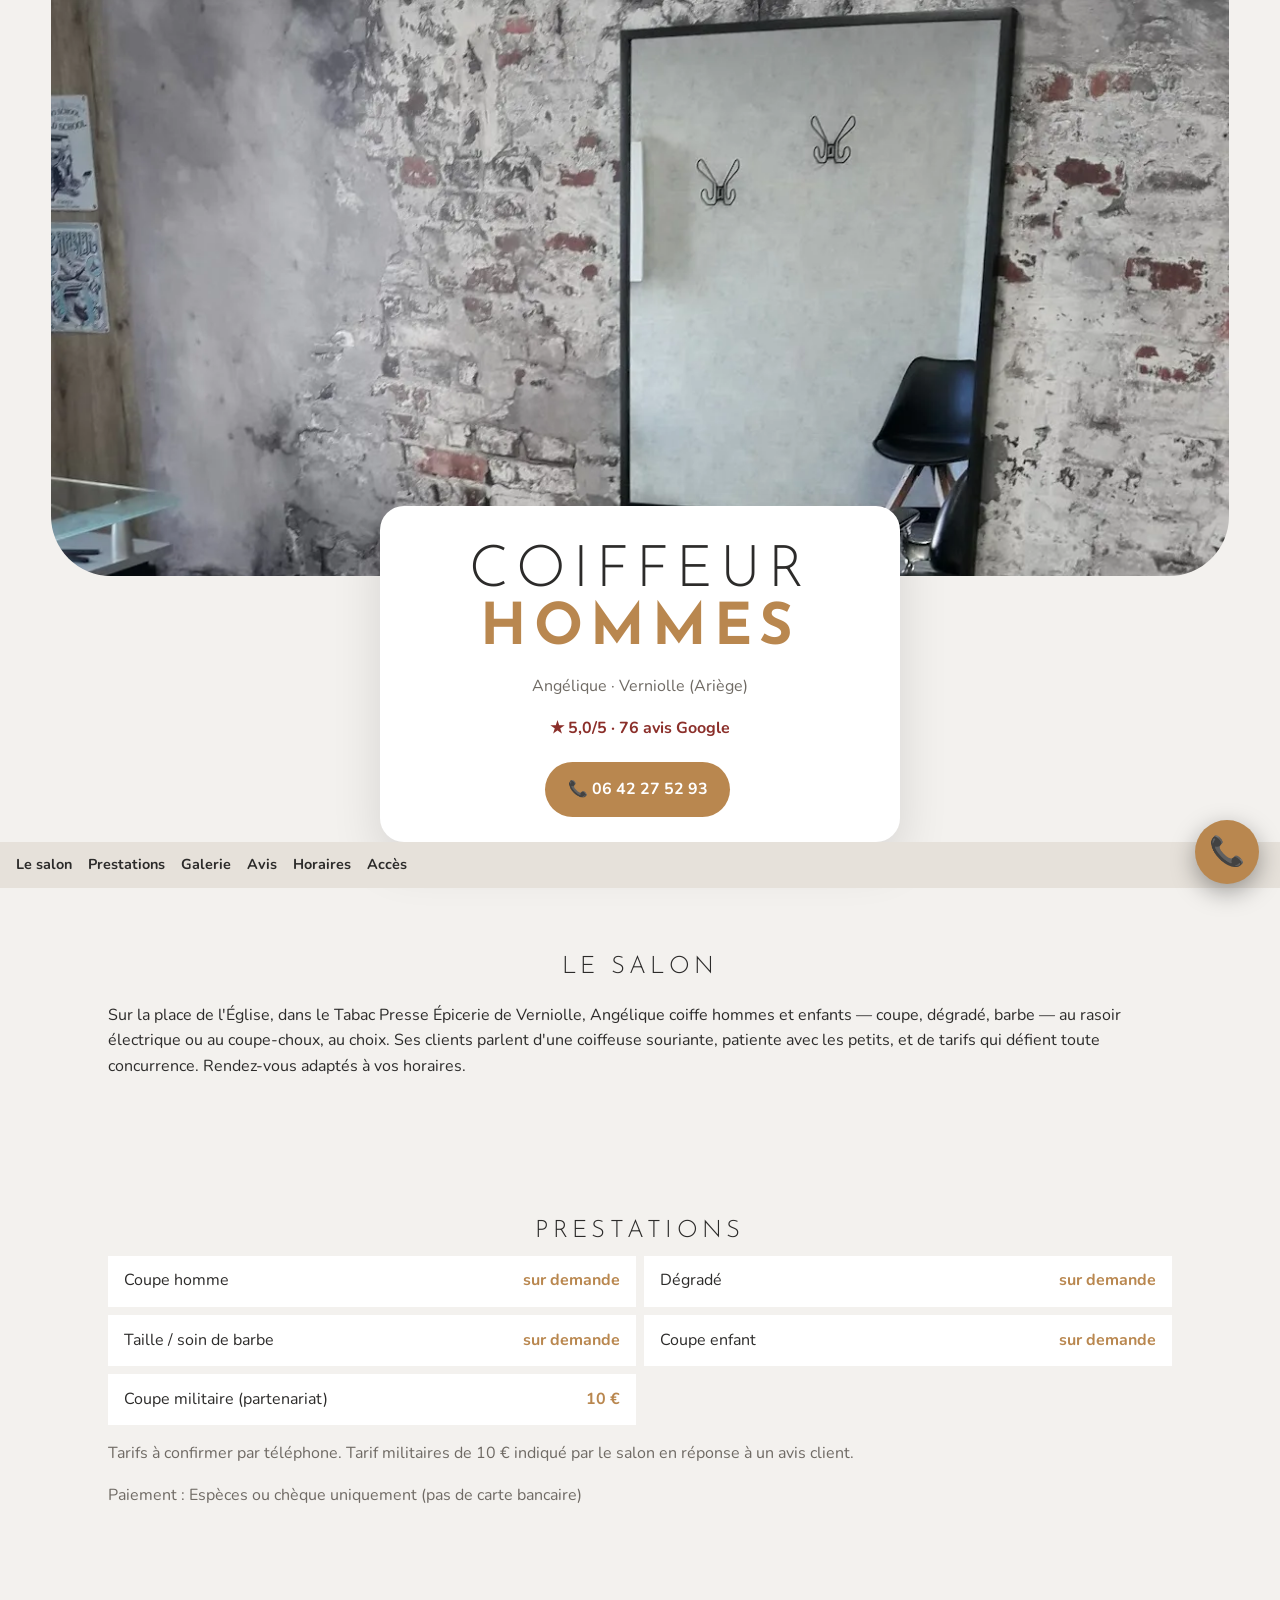
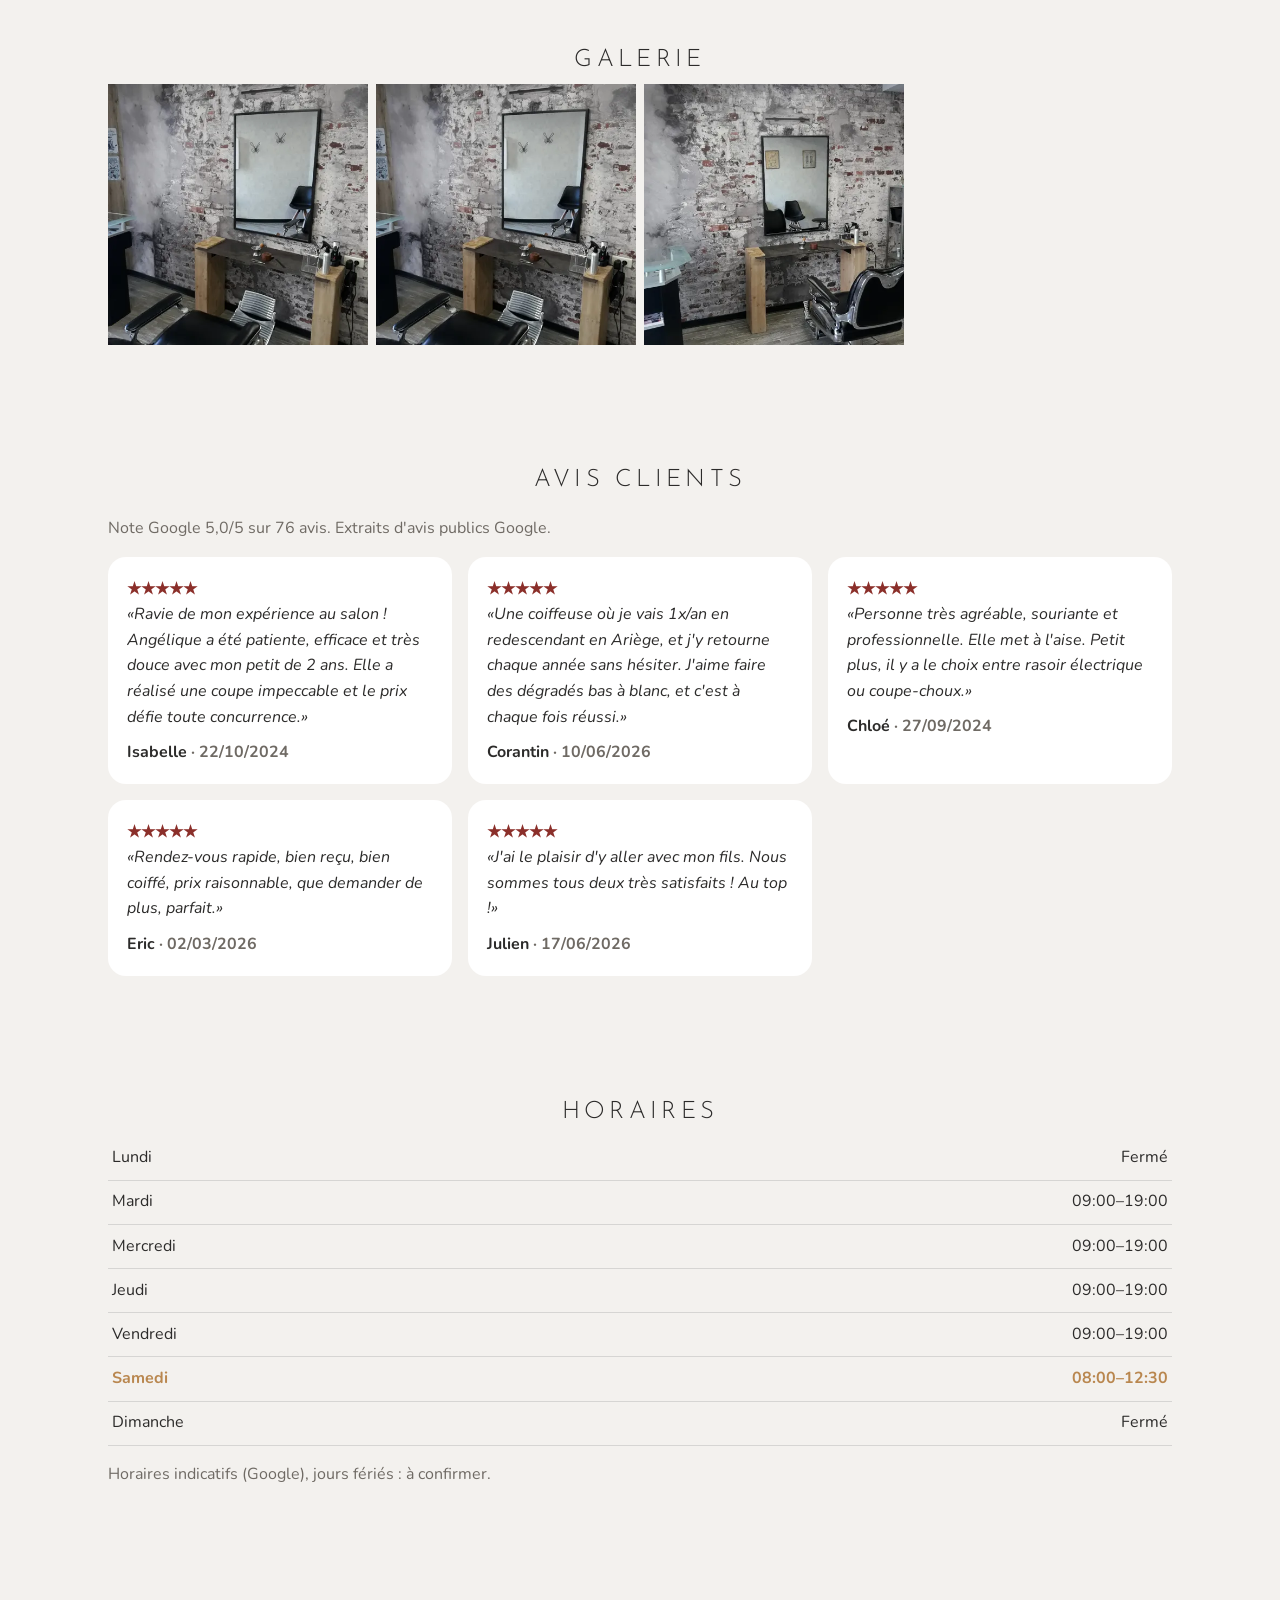
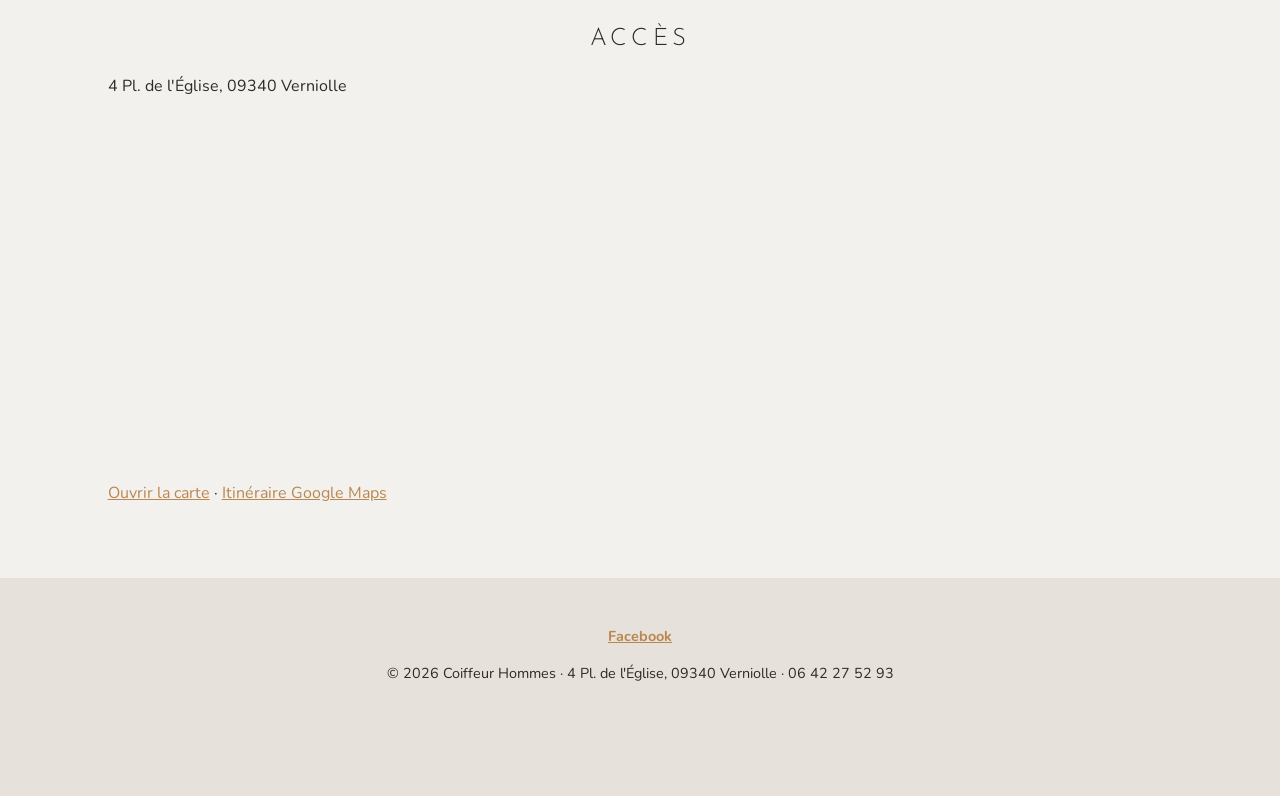
==== index.html @ 19294b86 "Site initial" ====
<!doctype html><html lang="fr"><head><meta charset="utf-8"><meta name="viewport" content="width=device-width,initial-scale=1">
<title>Coiffeur Hommes – Verniolle</title><meta name="description" content="Coiffeur Hommes, Angélique · Verniolle (Ariège). 4 Pl. de l'Église, 09340 Verniolle. Tél. 06 42 27 52 93.">
<link rel="preconnect" href="https://fonts.googleapis.com"><link href="https://fonts.googleapis.com/css2?family=Josefin+Sans:wght@300;600;700&family=Nunito:wght@400;700&display=swap" rel="stylesheet">
<link rel="stylesheet" href="assets/style.css?v=1792700241"></head><body>
<header class="hero" id="top"><div class="bgimg"></div><div class="inner"><h1 id="h-name"></h1><p class="tag" id="h-tag"></p><p><span class="stars" id="h-rating"></span></p>
<a class="btn" id="h-call" href="#">📞 Appeler</a><a class="btn ghost" id="h-book" href="#" target="_blank" rel="noopener">Réserver en ligne</a></div></header>
<nav><a href="#about">Le salon</a><a href="#services">Prestations</a><a href="#gallery">Galerie</a><a href="#reviews">Avis</a><a href="#hours">Horaires</a><a href="#map">Accès</a></nav>
<section id="about"><h2>Le salon</h2><p id="about-t"></p></section>
<section id="services"><h2>Prestations</h2><div class="services" id="svc"></div><p class="mut" id="svc-note"></p><p class="mut" id="pay"></p></section>
<section id="gallery"><h2>Galerie</h2><div class="gallery" id="gal"></div></section>
<section id="reviews"><h2>Avis clients</h2><p class="mut" id="rev-sum"></p><div class="revs" id="revs"></div></section>
<section id="hours"><h2>Horaires</h2><table id="hrs"></table><p class="mut">Horaires indicatifs (Google), jours fériés : à confirmer.</p></section>
<section id="map"><h2>Accès</h2><p id="addr"></p><iframe loading="lazy" id="osm" title="Carte"></iframe><p><a id="osml" target="_blank" rel="noopener">Ouvrir la carte</a> · <a id="gmaps" target="_blank" rel="noopener">Itinéraire Google Maps</a></p></section>
<footer><p class="soc" id="soc"></p><p id="foot"></p></footer>
<a class="btn callfab" id="fab" href="#" aria-label="Appeler">📞</a>
<div id="lb"><button class="x" aria-label="Fermer">×</button><button class="p" aria-label="Précédente">‹</button><img alt=""><button class="n" aria-label="Suivante">›</button></div>
<script src="assets/app.js?v=1792700241"></script></body></html>
---- assets/style.css ----
:root{--fh:'Josefin Sans',sans-serif;--fb:'Nunito',sans-serif}
*{box-sizing:border-box}html{scroll-behavior:smooth}body{margin:0;background:var(--bg);color:var(--fg);font:16px/1.6 var(--fb)}
h1,h2,h3{font-family:var(--fh);margin:.2em 0}a{color:var(--acc)}img{max-width:100%;display:block}
.hero{position:relative;min-height:88vh;display:flex;align-items:flex-end;color:#fff;padding:0}.hero .inner{position:relative;padding:1.5rem;margin:0 1rem 3rem}
.hero h1{font-size:clamp(2.4rem,10vw,5rem);line-height:1}.stars{color:var(--acc2,#f5c04a);font-weight:700}
nav{position:sticky;top:0;z-index:20;display:flex;gap:1rem;overflow-x:auto;padding:.7rem 1rem;background:var(--bg2);font-weight:700;font-size:.9rem;white-space:nowrap}nav a{text-decoration:none;color:var(--fg)}
section{padding:3.5rem 1.1rem;max-width:1100px;margin:auto}.mut{color:var(--mut)}
.btn{display:inline-block;padding:.9rem 1.4rem;font-weight:700;text-decoration:none;border-radius:10px;margin:.3rem .3rem 0 0}
.btn.ghost{background:transparent;border:2px solid currentColor;color:inherit}
.services{display:grid;gap:.5rem}.svc{display:flex;justify-content:space-between;gap:1rem;padding:.8rem 1rem;background:var(--card)}.svc b{white-space:nowrap;color:var(--acc)}
.gallery{display:grid;grid-template-columns:repeat(2,1fr);gap:.5rem}.gallery img{width:100%;aspect-ratio:1;object-fit:cover;cursor:zoom-in}
@media(min-width:800px){.gallery{grid-template-columns:repeat(4,1fr)}.services{grid-template-columns:1fr 1fr}.revs{grid-template-columns:1fr 1fr 1fr}}
.revs{display:grid;gap:1rem}.card{background:var(--card);padding:1.2rem}.card q{display:block;font-style:italic}.card .who{margin-top:.6rem;font-weight:700}
table{width:100%;border-collapse:collapse}td{padding:.55rem .3rem;border-bottom:1px solid rgba(128,128,128,.25)}td:last-child{text-align:right}tr.today{font-weight:700;color:var(--acc)}
iframe{width:100%;height:340px;border:0}
#lb{position:fixed;inset:0;background:rgba(0,0,0,.92);display:none;align-items:center;justify-content:center;z-index:99}#lb.on{display:flex}#lb img{max-height:90vh;max-width:94vw}
#lb button{position:absolute;background:none;border:0;color:#fff;font-size:2.4rem;cursor:pointer;padding:1rem}#lb .x{top:0;right:0}#lb .p{left:0}#lb .n{right:0}
.callfab{position:fixed;right:1rem;bottom:1rem;z-index:30;width:64px;height:64px;border-radius:50%;display:flex;align-items:center;justify-content:center;font-size:1.8rem;text-decoration:none;box-shadow:0 8px 24px rgba(0,0,0,.35);padding:0}
footer{padding:2rem 1rem 6rem;text-align:center;background:var(--bg2);font-size:.9rem}.soc a{margin:0 .5rem;font-weight:700}
:root{--bg:#f3f1ee;--bg2:#e6e1da;--fg:#2c2b2a;--mut:#6f6a64;--acc:#b9874f;--acc2:#8b2f2a;--card:#fff}
.hero{background:var(--bg);color:var(--fg);flex-direction:column;align-items:stretch;min-height:auto}
.hero .bgimg{position:relative;height:56vh;background:var(--heroimg) center 30%/cover;border-radius:0 0 40px 40px}
.hero .inner{margin:-70px auto 0;background:#fff;border-radius:24px;box-shadow:0 20px 50px rgba(0,0,0,.12);padding:1.6rem;text-align:center;max-width:520px;position:relative}
.hero .inner p{color:var(--mut)}.hero h1{text-transform:uppercase;letter-spacing:.12em;font-weight:300;font-size:clamp(2rem,9vw,3.6rem)}.hero h1 b{font-weight:700;color:var(--acc)}
h2{font-weight:300;text-transform:uppercase;letter-spacing:.18em;text-align:center}.card{border-radius:18px}.btn{background:var(--acc);color:#fff;border-radius:40px}
@media(min-width:900px){.hero .bgimg{height:64vh;margin:0 4vw;border-radius:0 0 60px 60px}}
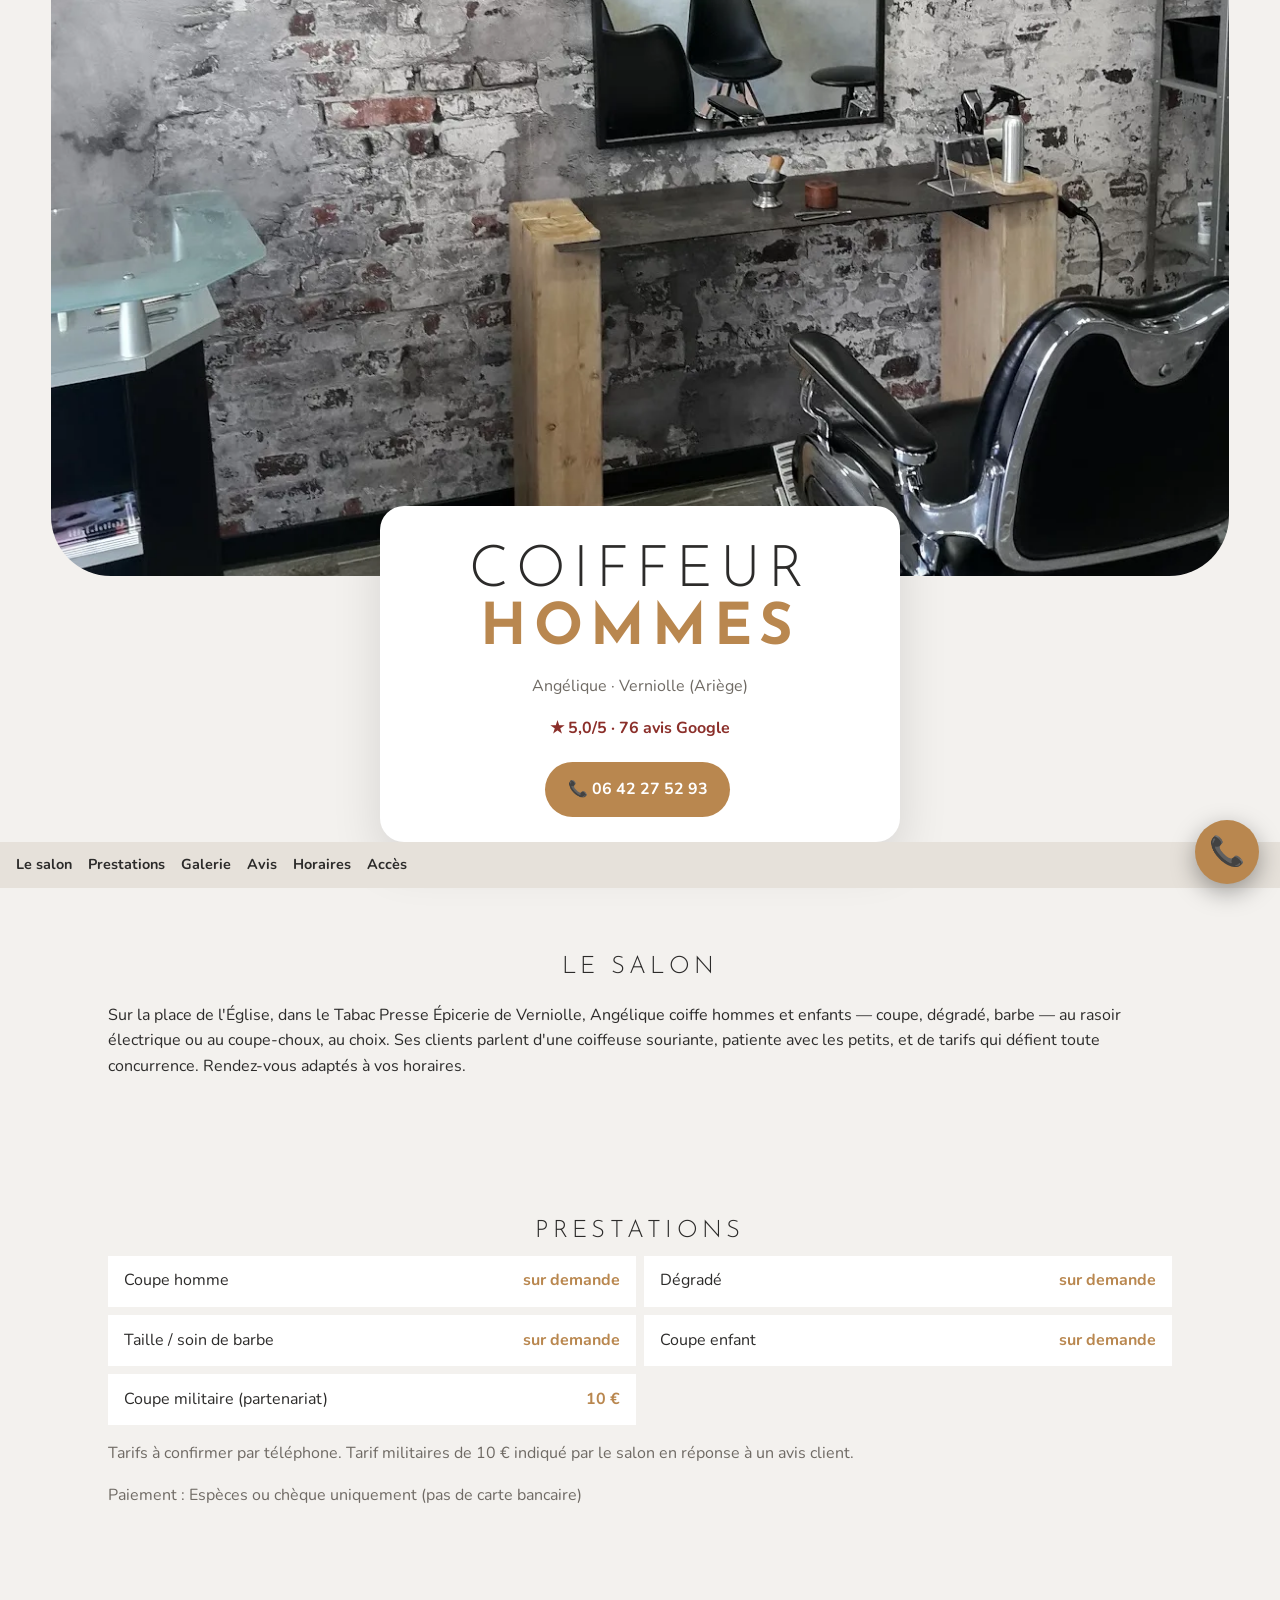
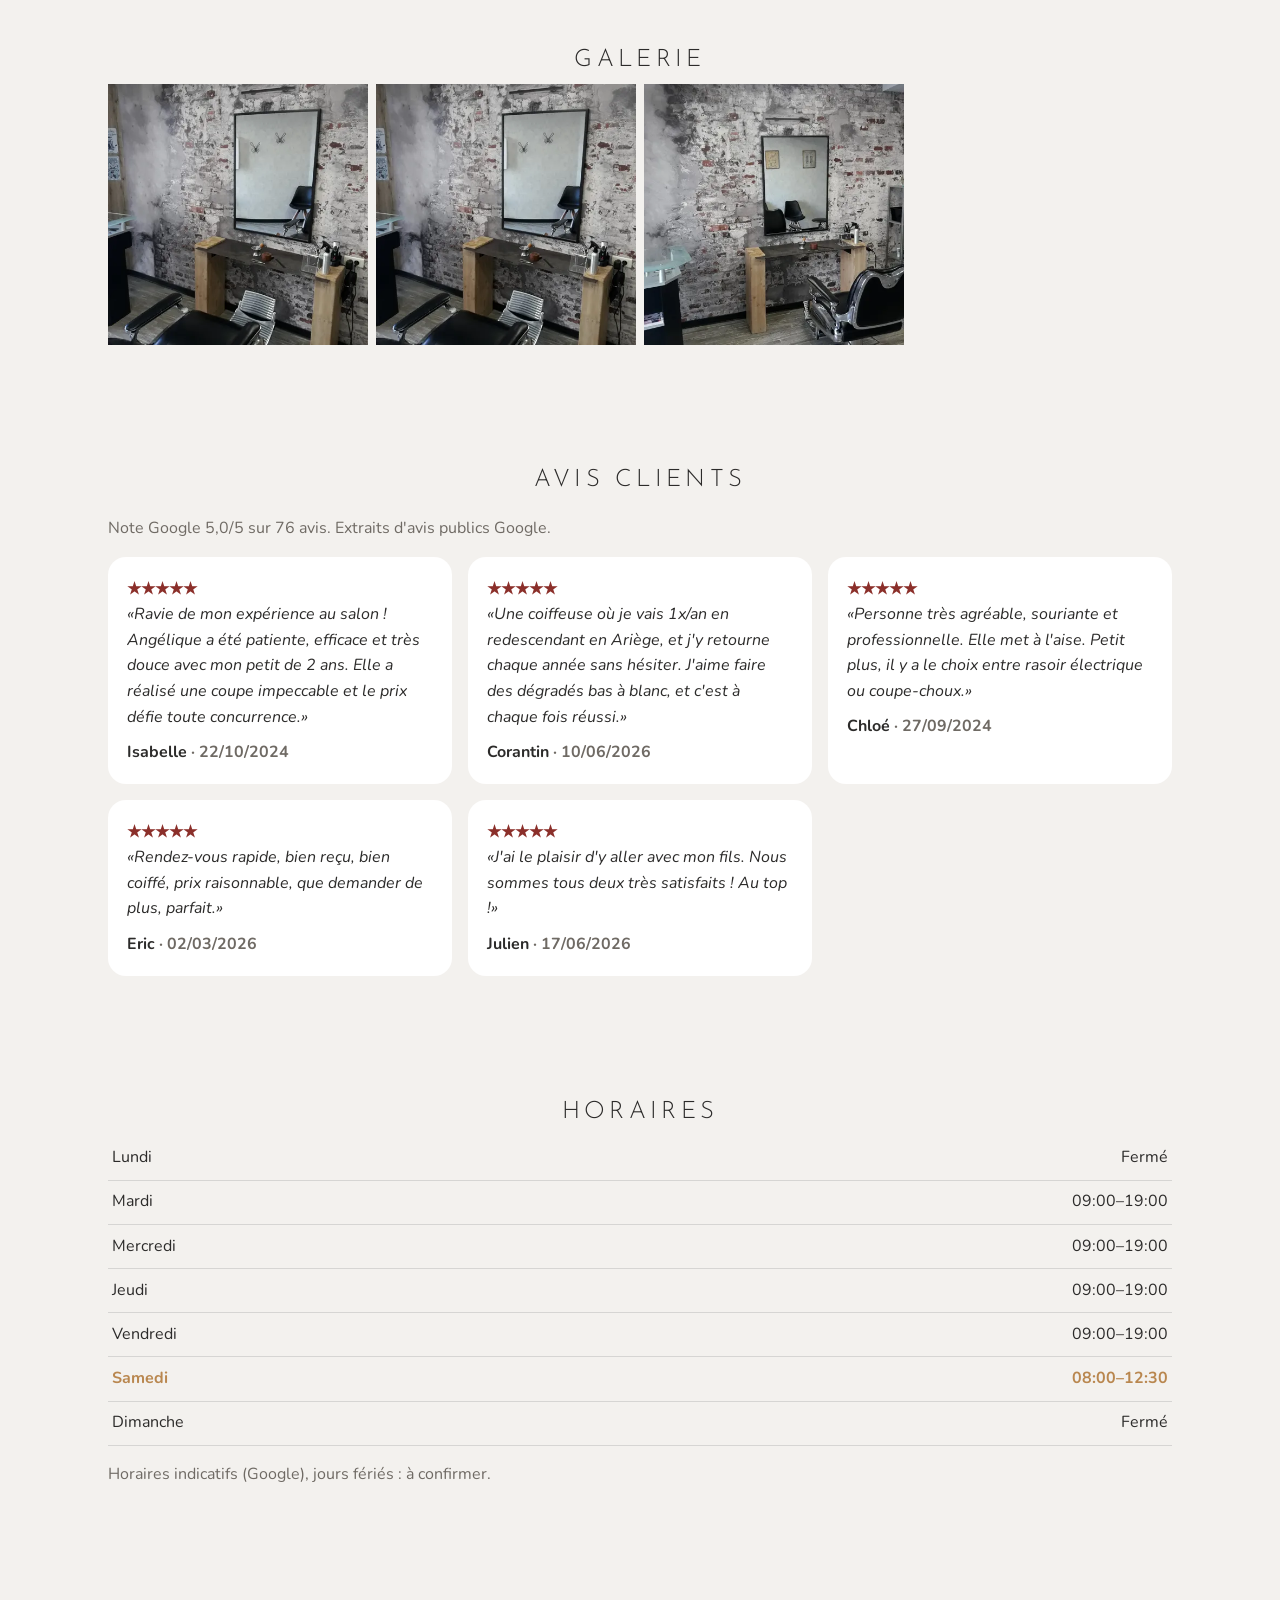
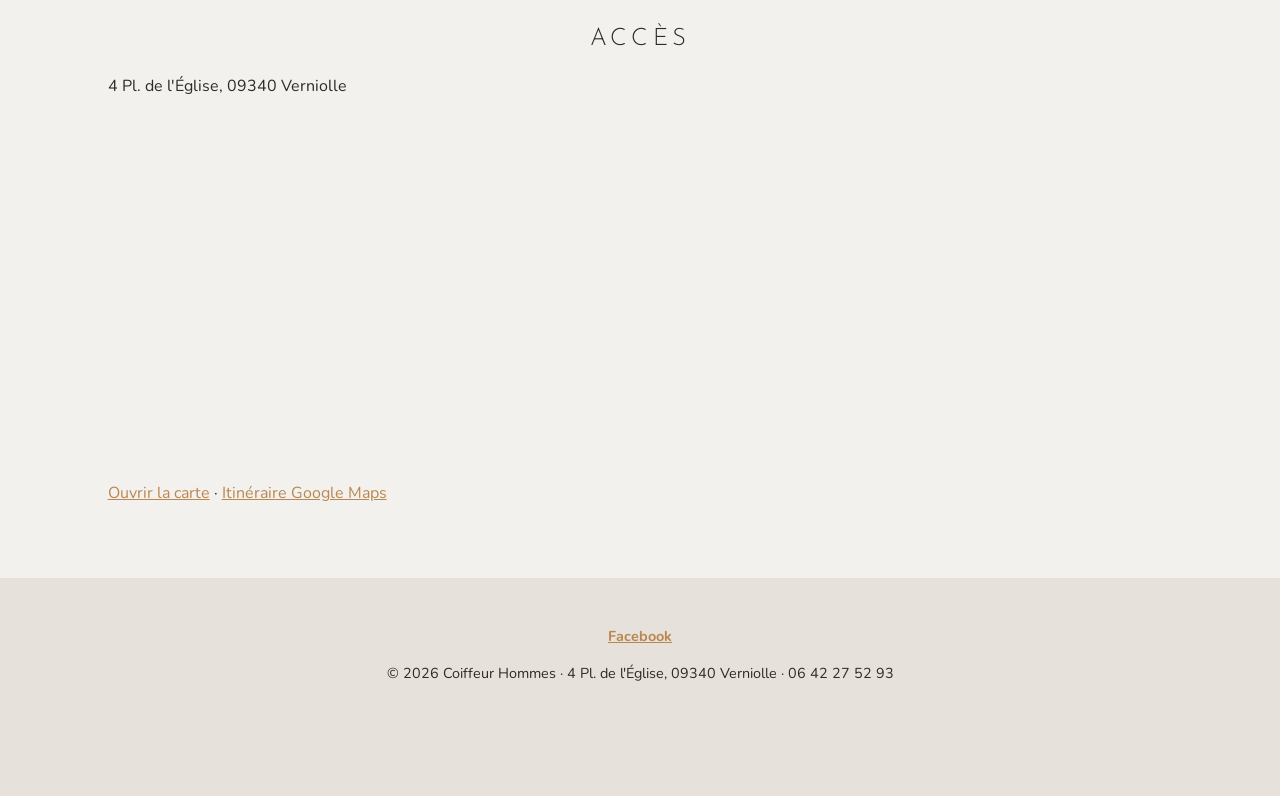
==== commit 91e7fc4f: "Photo d'en-tete recadree: fauteuil et poste de coiffure visibles" ====
--- a/index.html
+++ b/index.html
@@ -1,7 +1,7 @@
 <!doctype html><html lang="fr"><head><meta charset="utf-8"><meta name="viewport" content="width=device-width,initial-scale=1">
 <title>Coiffeur Hommes – Verniolle</title><meta name="description" content="Coiffeur Hommes, Angélique · Verniolle (Ariège). 4 Pl. de l'Église, 09340 Verniolle. Tél. 06 42 27 52 93.">
 <link rel="preconnect" href="https://fonts.googleapis.com"><link href="https://fonts.googleapis.com/css2?family=Josefin+Sans:wght@300;600;700&family=Nunito:wght@400;700&display=swap" rel="stylesheet">
-<link rel="stylesheet" href="assets/style.css?v=1792700241"></head><body>
+<link rel="stylesheet" href="assets/style.css?v=hc1"></head><body>
 <header class="hero" id="top"><div class="bgimg"></div><div class="inner"><h1 id="h-name"></h1><p class="tag" id="h-tag"></p><p><span class="stars" id="h-rating"></span></p>
 <a class="btn" id="h-call" href="#">📞 Appeler</a><a class="btn ghost" id="h-book" href="#" target="_blank" rel="noopener">Réserver en ligne</a></div></header>
 <nav><a href="#about">Le salon</a><a href="#services">Prestations</a><a href="#gallery">Galerie</a><a href="#reviews">Avis</a><a href="#hours">Horaires</a><a href="#map">Accès</a></nav>
--- a/assets/style.css
+++ b/assets/style.css
@@ -19,7 +19,7 @@
 footer{padding:2rem 1rem 6rem;text-align:center;background:var(--bg2);font-size:.9rem}.soc a{margin:0 .5rem;font-weight:700}
 :root{--bg:#f3f1ee;--bg2:#e6e1da;--fg:#2c2b2a;--mut:#6f6a64;--acc:#b9874f;--acc2:#8b2f2a;--card:#fff}
 .hero{background:var(--bg);color:var(--fg);flex-direction:column;align-items:stretch;min-height:auto}
-.hero .bgimg{position:relative;height:56vh;background:var(--heroimg) center 30%/cover;border-radius:0 0 40px 40px}
+.hero .bgimg{position:relative;height:56vh;background:var(--heroimg) 62% 60%/cover;border-radius:0 0 40px 40px}
 .hero .inner{margin:-70px auto 0;background:#fff;border-radius:24px;box-shadow:0 20px 50px rgba(0,0,0,.12);padding:1.6rem;text-align:center;max-width:520px;position:relative}
 .hero .inner p{color:var(--mut)}.hero h1{text-transform:uppercase;letter-spacing:.12em;font-weight:300;font-size:clamp(2rem,9vw,3.6rem)}.hero h1 b{font-weight:700;color:var(--acc)}
 h2{font-weight:300;text-transform:uppercase;letter-spacing:.18em;text-align:center}.card{border-radius:18px}.btn{background:var(--acc);color:#fff;border-radius:40px}
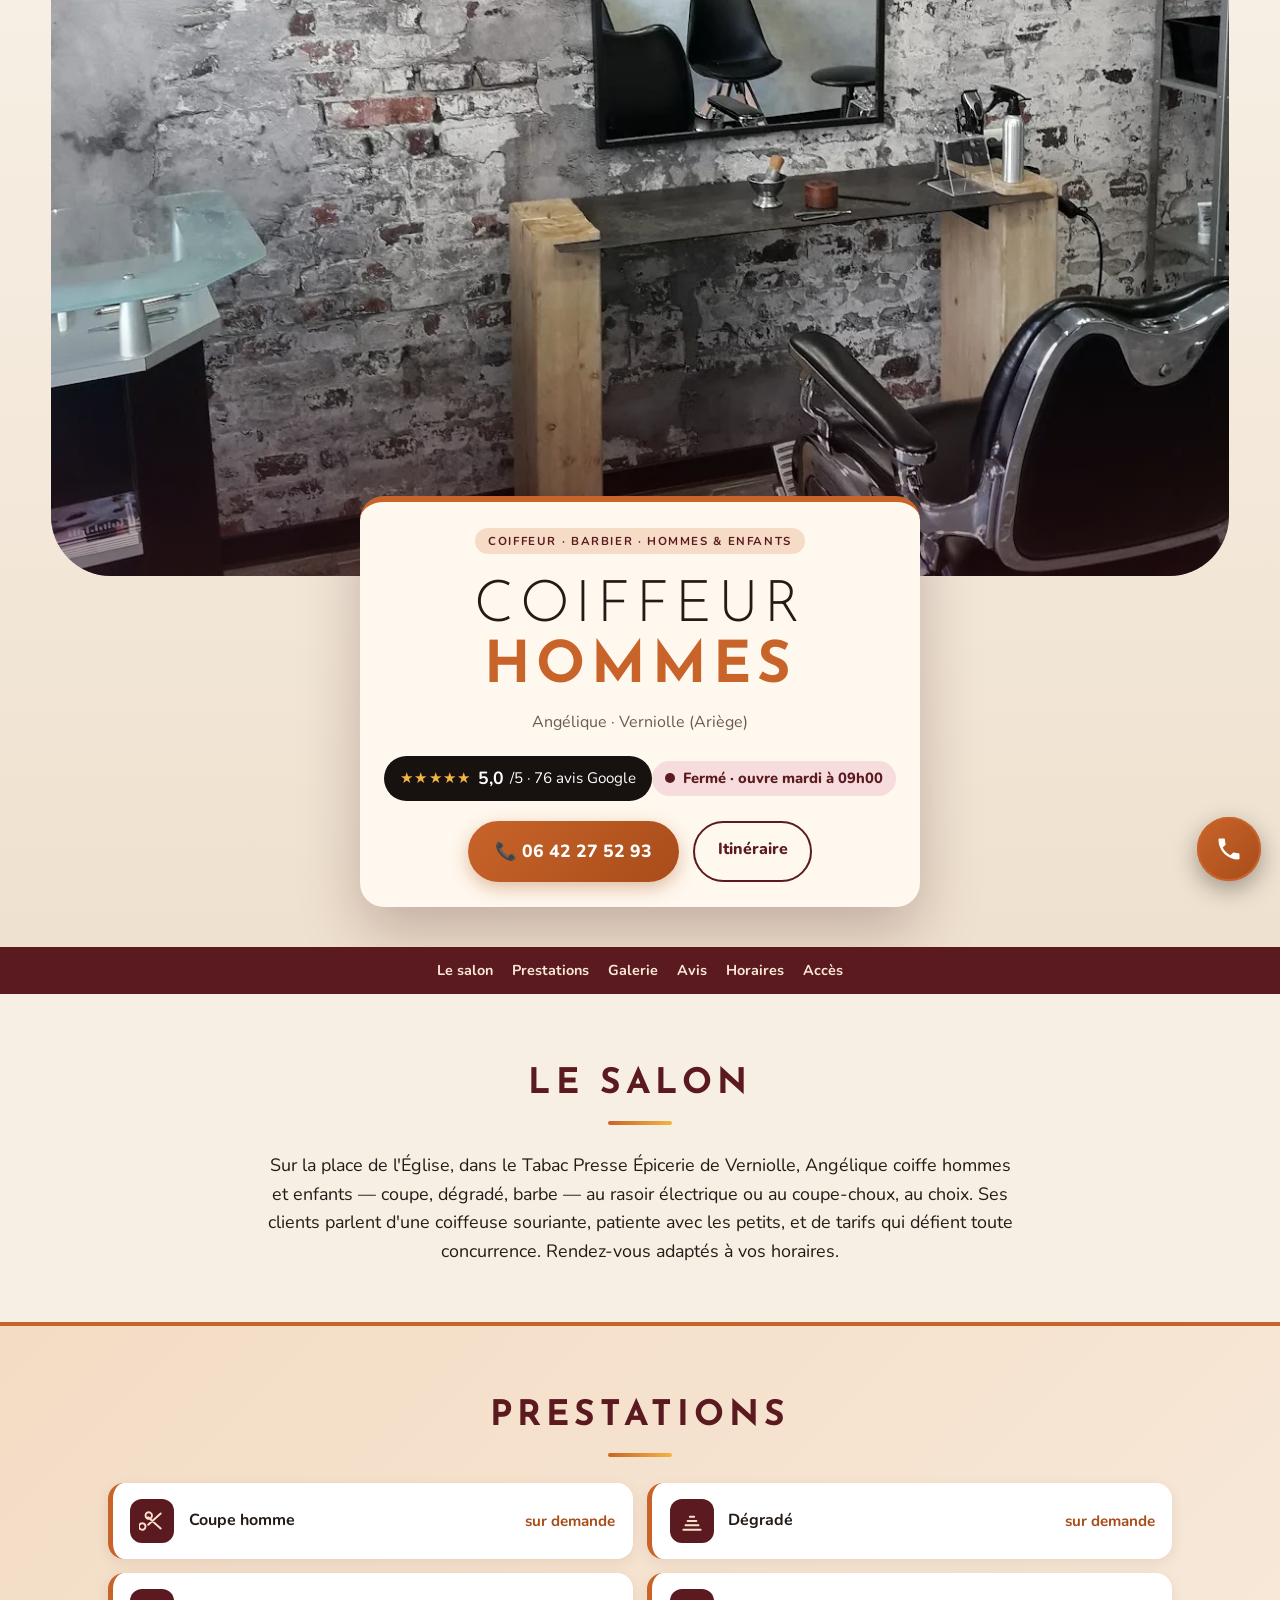
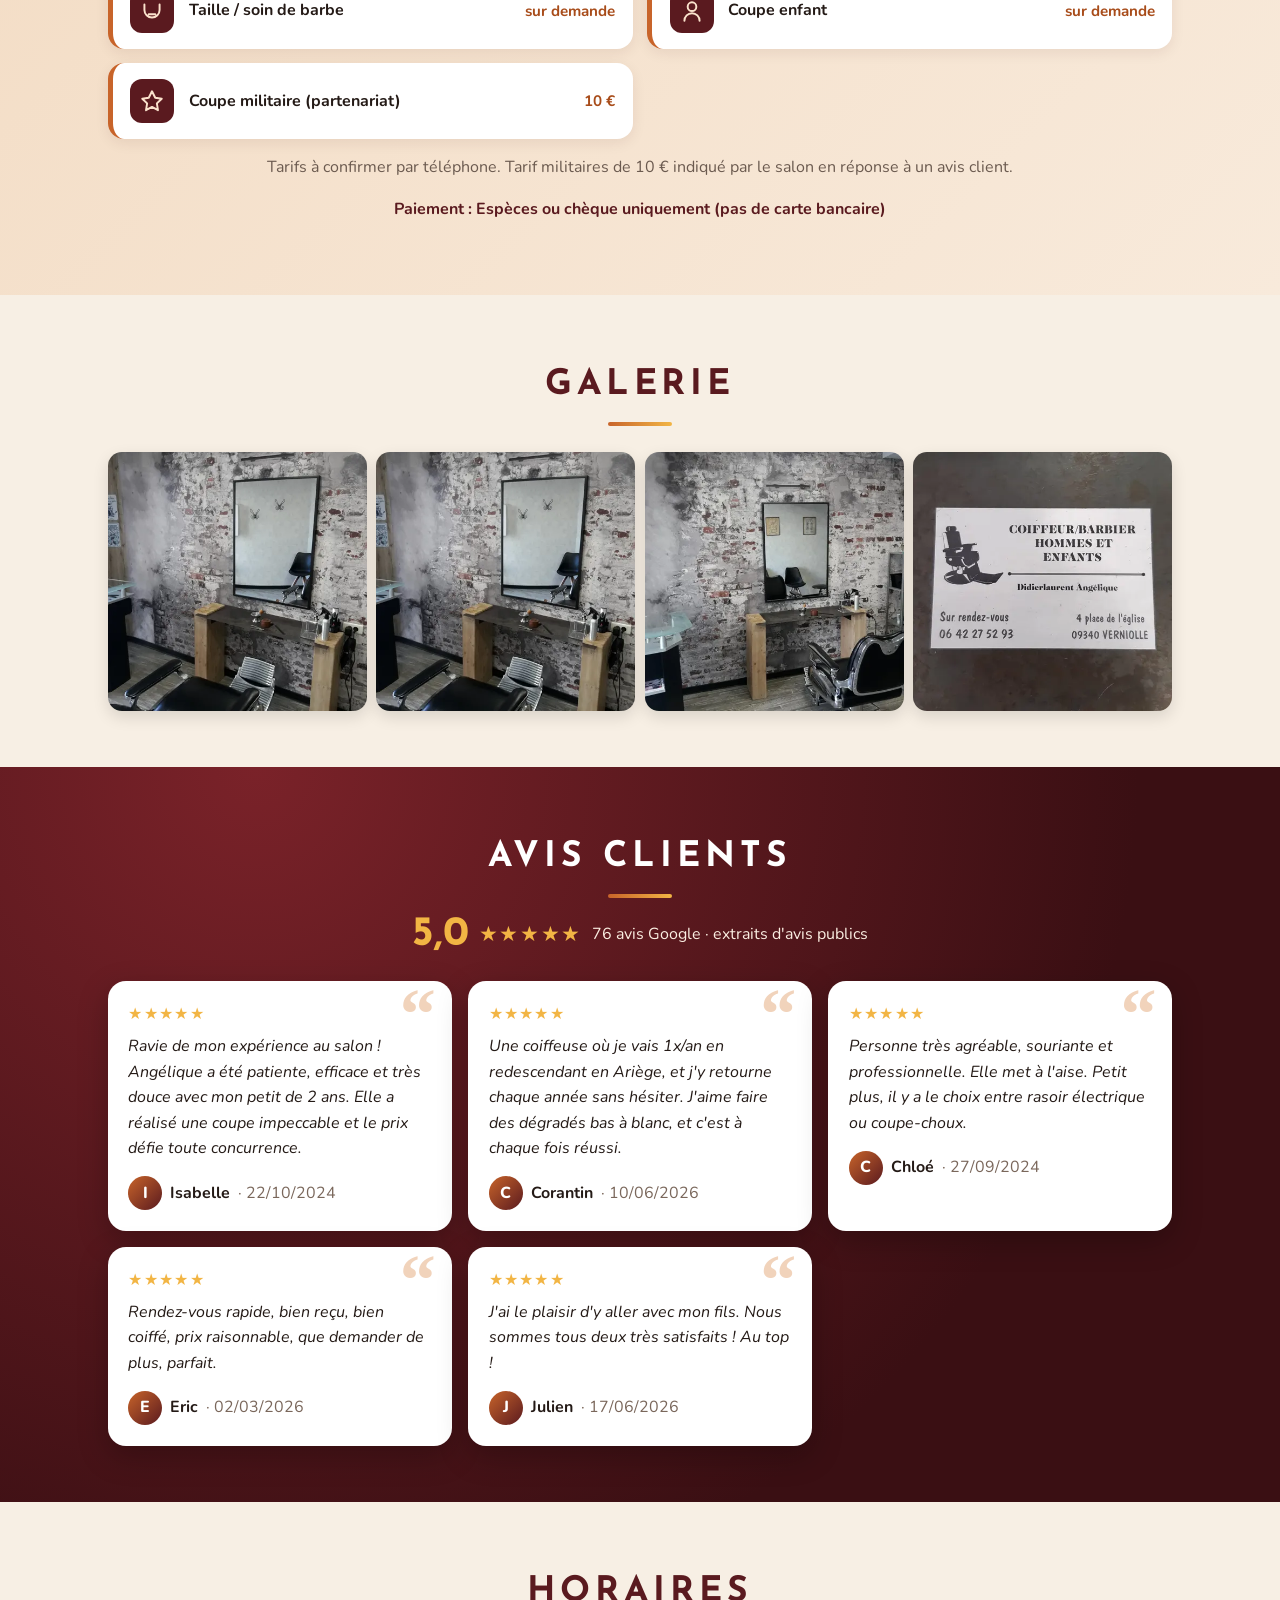
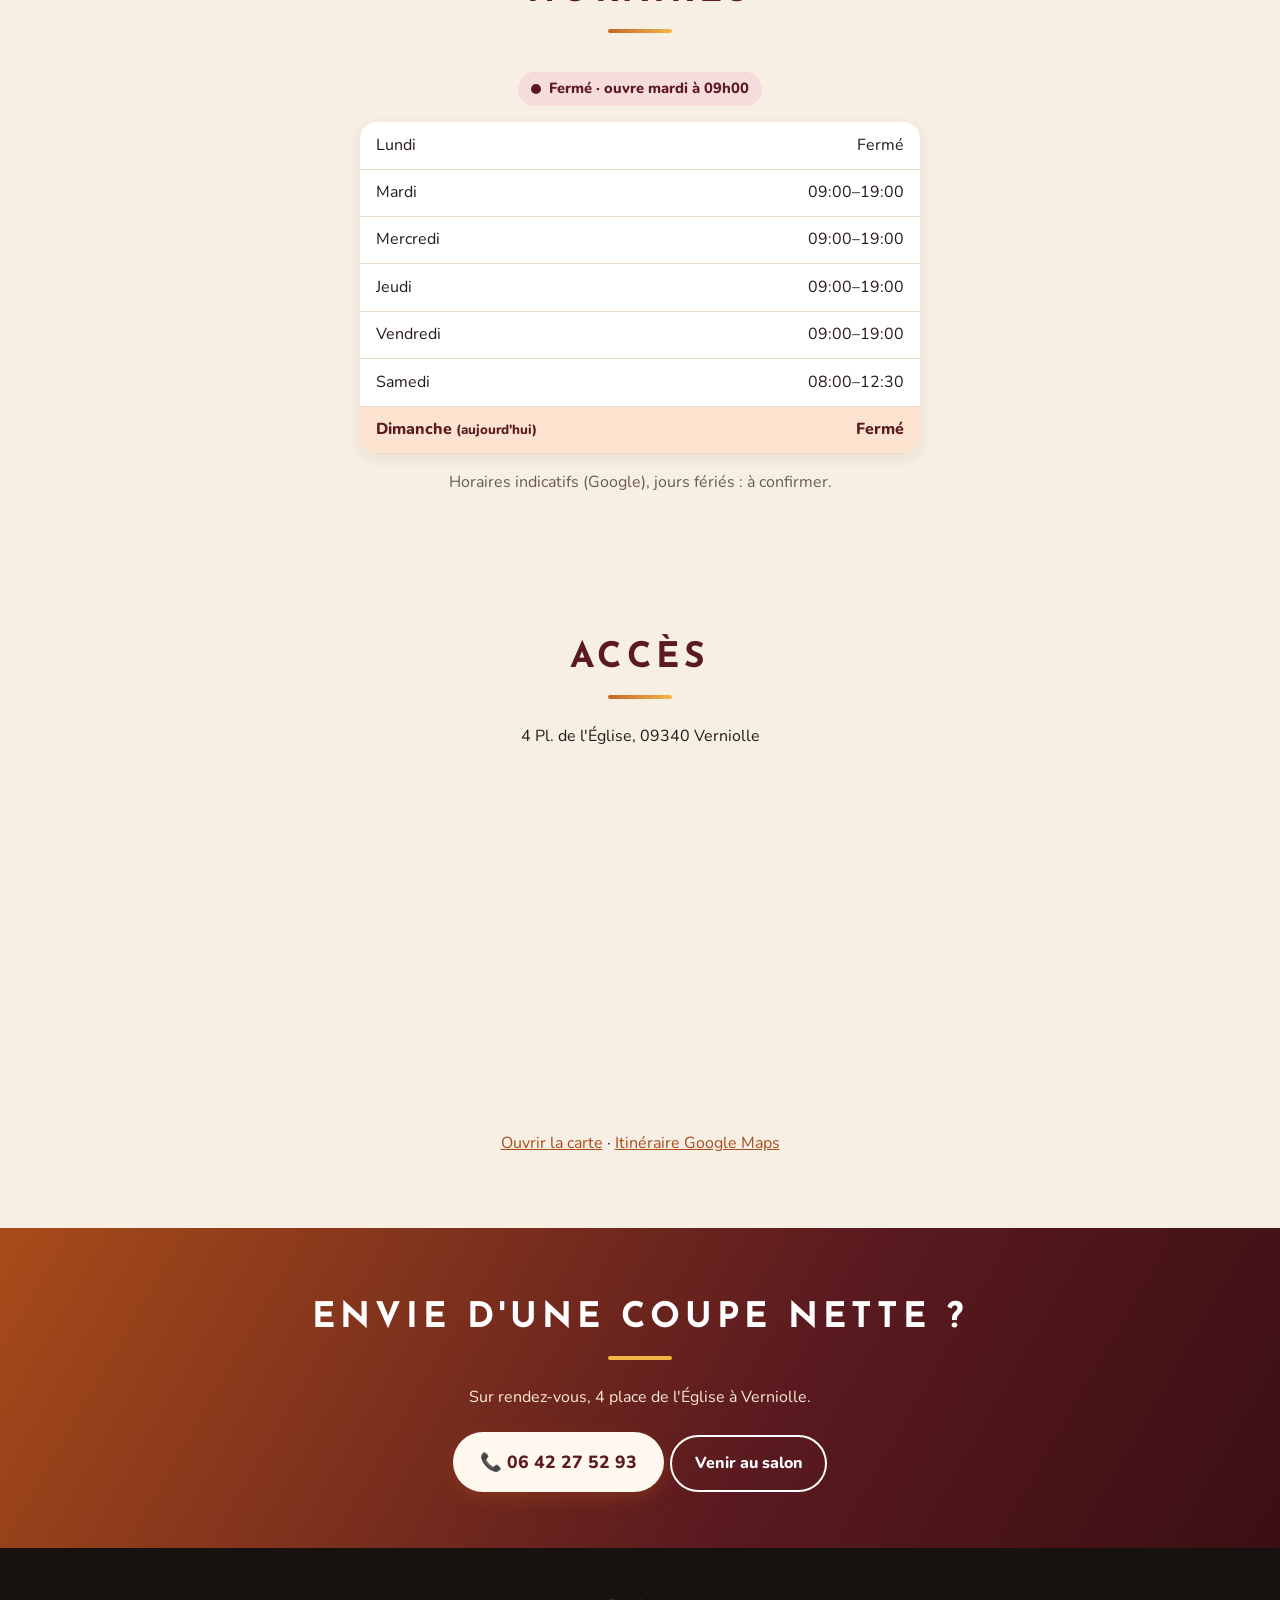
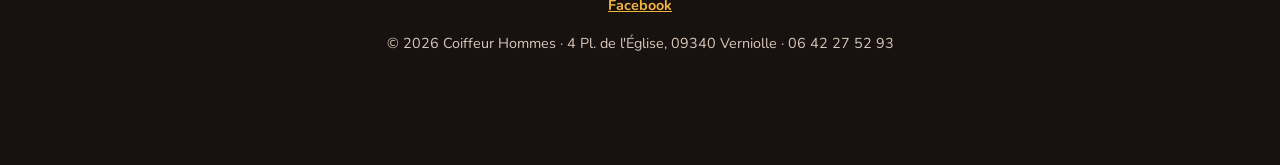
==== commit 2e5a2b20: "Site plus vivant: palette cuivre/bordeaux, CTA, avis en cartes, ouvert/ferme, barre d'appel mobile, " ====
--- a/index.html
+++ b/index.html
@@ -1,17 +1,20 @@
-<!doctype html><html lang="fr"><head><meta charset="utf-8"><meta name="viewport" content="width=device-width,initial-scale=1">
+<!doctype html><html lang="fr"><head><meta charset="utf-8"><meta name="viewport" content="width=device-width,initial-scale=1"><meta name="theme-color" content="#5a1a1f">
 <title>Coiffeur Hommes – Verniolle</title><meta name="description" content="Coiffeur Hommes, Angélique · Verniolle (Ariège). 4 Pl. de l'Église, 09340 Verniolle. Tél. 06 42 27 52 93.">
-<link rel="preconnect" href="https://fonts.googleapis.com"><link href="https://fonts.googleapis.com/css2?family=Josefin+Sans:wght@300;600;700&family=Nunito:wght@400;700&display=swap" rel="stylesheet">
-<link rel="stylesheet" href="assets/style.css?v=hc1"></head><body>
-<header class="hero" id="top"><div class="bgimg"></div><div class="inner"><h1 id="h-name"></h1><p class="tag" id="h-tag"></p><p><span class="stars" id="h-rating"></span></p>
-<a class="btn" id="h-call" href="#">📞 Appeler</a><a class="btn ghost" id="h-book" href="#" target="_blank" rel="noopener">Réserver en ligne</a></div></header>
-<nav><a href="#about">Le salon</a><a href="#services">Prestations</a><a href="#gallery">Galerie</a><a href="#reviews">Avis</a><a href="#hours">Horaires</a><a href="#map">Accès</a></nav>
-<section id="about"><h2>Le salon</h2><p id="about-t"></p></section>
-<section id="services"><h2>Prestations</h2><div class="services" id="svc"></div><p class="mut" id="svc-note"></p><p class="mut" id="pay"></p></section>
-<section id="gallery"><h2>Galerie</h2><div class="gallery" id="gal"></div></section>
-<section id="reviews"><h2>Avis clients</h2><p class="mut" id="rev-sum"></p><div class="revs" id="revs"></div></section>
-<section id="hours"><h2>Horaires</h2><table id="hrs"></table><p class="mut">Horaires indicatifs (Google), jours fériés : à confirmer.</p></section>
-<section id="map"><h2>Accès</h2><p id="addr"></p><iframe loading="lazy" id="osm" title="Carte"></iframe><p><a id="osml" target="_blank" rel="noopener">Ouvrir la carte</a> · <a id="gmaps" target="_blank" rel="noopener">Itinéraire Google Maps</a></p></section>
+<link rel="preconnect" href="https://fonts.googleapis.com"><link href="https://fonts.googleapis.com/css2?family=Josefin+Sans:wght@300;600;700&family=Nunito:wght@400;700;800&display=swap" rel="stylesheet">
+<link rel="stylesheet" href="assets/style.css?v=viv1"></head><body>
+<header class="hero" id="top"><div class="bgimg"></div><div class="inner"><span class="kicker">Coiffeur · Barbier · Hommes &amp; enfants</span><h1 id="h-name"></h1><p class="tag" id="h-tag"></p>
+<a class="badge" id="h-rating" href="#reviews"></a><p class="open" id="h-open" hidden></p>
+<div class="ctas"><a class="btn big" id="h-call" href="#">Appeler</a><a class="btn ghost" id="h-dir" href="#" target="_blank" rel="noopener">Itinéraire</a><a class="btn ghost" id="h-book" href="#" target="_blank" rel="noopener">Réserver en ligne</a></div></div></header>
+<nav aria-label="Sections"><a href="#about">Le salon</a><a href="#services">Prestations</a><a href="#gallery">Galerie</a><a href="#reviews">Avis</a><a href="#hours">Horaires</a><a href="#map">Accès</a></nav>
+<section id="about" class="rv"><h2>Le salon</h2><p id="about-t" class="lead"></p></section>
+<div class="band"><section id="services" class="rv"><h2>Prestations</h2><div class="services" id="svc"></div><p class="mut" id="svc-note"></p><p class="pay" id="pay"></p></section></div>
+<section id="gallery" class="rv"><h2>Galerie</h2><div class="gallery" id="gal"></div></section>
+<div class="band dark"><section id="reviews" class="rv"><h2>Avis clients</h2><p class="sum" id="rev-sum"></p><div class="revs" id="revs"></div></section></div>
+<section id="hours" class="rv"><h2>Horaires</h2><p class="open" id="o-open" hidden></p><table id="hrs"></table><p class="mut">Horaires indicatifs (Google), jours fériés : à confirmer.</p></section>
+<section id="map" class="rv"><h2>Accès</h2><p id="addr"></p><iframe loading="lazy" id="osm" title="Carte"></iframe><p><a id="osml" target="_blank" rel="noopener">Ouvrir la carte</a> · <a id="gmaps" target="_blank" rel="noopener">Itinéraire Google Maps</a></p></section>
+<div class="cta-band"><div class="rv"><h2>Envie d'une coupe nette&nbsp;?</h2><p>Sur rendez-vous, 4 place de l'Église à Verniolle.</p><a class="btn big light" id="c-call" href="#">Appeler</a><a class="btn ghost" id="c-dir" href="#" target="_blank" rel="noopener">Venir au salon</a></div></div>
 <footer><p class="soc" id="soc"></p><p id="foot"></p></footer>
-<a class="btn callfab" id="fab" href="#" aria-label="Appeler">📞</a>
-<div id="lb"><button class="x" aria-label="Fermer">×</button><button class="p" aria-label="Précédente">‹</button><img alt=""><button class="n" aria-label="Suivante">›</button></div>
-<script src="assets/app.js?v=1792700241"></script></body></html>+<a class="callfab" id="fab" href="#" aria-label="Appeler le salon"><svg viewBox="0 0 24 24" aria-hidden="true"><path d="M6.6 10.8a15 15 0 006.6 6.6l2.2-2.2c.3-.3.7-.4 1-.2 1.1.4 2.3.6 3.6.6.6 0 1 .4 1 1V20c0 .6-.4 1-1 1A17 17 0 013 4c0-.6.4-1 1-1h3.5c.6 0 1 .4 1 1 0 1.3.2 2.5.6 3.6.1.3 0 .7-.2 1z"/></svg></a>
+<a class="callbar" id="bar" href="#"><svg viewBox="0 0 24 24" aria-hidden="true"><path d="M6.6 10.8a15 15 0 006.6 6.6l2.2-2.2c.3-.3.7-.4 1-.2 1.1.4 2.3.6 3.6.6.6 0 1 .4 1 1V20c0 .6-.4 1-1 1A17 17 0 013 4c0-.6.4-1 1-1h3.5c.6 0 1 .4 1 1 0 1.3.2 2.5.6 3.6.1.3 0 .7-.2 1z"/></svg><span id="bar-t">Appeler</span></a>
+<div id="lb" role="dialog" aria-label="Photo agrandie"><button class="x" aria-label="Fermer">×</button><button class="p" aria-label="Précédente">‹</button><img alt=""><button class="n" aria-label="Suivante">›</button></div>
+<script src="assets/app.js?v=viv1"></script></body></html>
--- a/assets/style.css
+++ b/assets/style.css
@@ -1,26 +1,56 @@
-:root{--fh:'Josefin Sans',sans-serif;--fb:'Nunito',sans-serif}
+:root{--fh:'Josefin Sans',sans-serif;--fb:'Nunito',sans-serif;--bg:#f7efe4;--bg2:#efe1cf;--fg:#241a16;--mut:#6b5a4f;--acc:#c8642a;--acc-d:#a84c1a;--bord:#5a1a1f;--bord2:#3a0f13;--cream:#fff8ee;--ink:#17110f;--card:#fff;--gold:#f2b544}
 *{box-sizing:border-box}html{scroll-behavior:smooth}body{margin:0;background:var(--bg);color:var(--fg);font:16px/1.6 var(--fb)}
-h1,h2,h3{font-family:var(--fh);margin:.2em 0}a{color:var(--acc)}img{max-width:100%;display:block}
-.hero{position:relative;min-height:88vh;display:flex;align-items:flex-end;color:#fff;padding:0}.hero .inner{position:relative;padding:1.5rem;margin:0 1rem 3rem}
-.hero h1{font-size:clamp(2.4rem,10vw,5rem);line-height:1}.stars{color:var(--acc2,#f5c04a);font-weight:700}
-nav{position:sticky;top:0;z-index:20;display:flex;gap:1rem;overflow-x:auto;padding:.7rem 1rem;background:var(--bg2);font-weight:700;font-size:.9rem;white-space:nowrap}nav a{text-decoration:none;color:var(--fg)}
+h1,h2,h3{font-family:var(--fh);margin:.2em 0}a{color:var(--acc-d)}img{max-width:100%;display:block}
+.hero{position:relative;display:flex;flex-direction:column;background:linear-gradient(180deg,var(--bg) 0,var(--bg2) 100%);color:var(--fg);padding-bottom:2.5rem}
+.hero .bgimg{position:relative;height:56vh;background:var(--heroimg) 62% 60%/cover;border-radius:0 0 40px 40px}
+.hero .bgimg::after{content:"";position:absolute;inset:0;border-radius:inherit;background:linear-gradient(180deg,rgba(58,15,19,0) 55%,rgba(58,15,19,.45))}
+.hero .inner{margin:-80px auto 0;background:var(--cream);border-radius:24px;box-shadow:0 24px 60px rgba(58,15,19,.25);padding:1.6rem 1.4rem;text-align:center;max-width:560px;width:calc(100% - 2rem);position:relative;border-top:6px solid var(--acc)}
+.kicker{display:inline-block;font:700 .72rem/1 var(--fb);letter-spacing:.14em;text-transform:uppercase;color:var(--bord);background:#f6dcc6;padding:.45rem .8rem;border-radius:30px}
+.hero h1{text-transform:uppercase;letter-spacing:.1em;font-weight:300;font-size:clamp(2rem,9vw,3.6rem);line-height:1.05;margin-top:.4em}.hero h1 b{font-weight:700;color:var(--acc)}
+.tag{color:var(--mut);margin:.2rem 0 .8rem}
+.badge{display:inline-flex;align-items:center;gap:.4rem;background:var(--ink);color:#fff;text-decoration:none;padding:.5rem 1rem;border-radius:40px;font-size:.95rem}.badge b{font-size:1.1rem}.st{color:var(--gold);letter-spacing:.08em}
+.open{display:inline-flex;align-items:center;gap:.5rem;font-weight:800;margin:.8rem 0 0;padding:.35rem .8rem;border-radius:30px;font-size:.92rem}.open i{width:10px;height:10px;border-radius:50%;background:currentColor;box-shadow:0 0 0 0 currentColor}
+.open.on{color:#1d6b35;background:#dcf2e1}.open.on i{animation:pulse 2s infinite}.open.off{color:var(--bord);background:#f6dcdc}
+@keyframes pulse{0%{box-shadow:0 0 0 0 rgba(29,107,53,.5)}70%{box-shadow:0 0 0 8px rgba(29,107,53,0)}100%{box-shadow:0 0 0 0 rgba(29,107,53,0)}}
+.ctas{margin-top:1rem;display:flex;flex-wrap:wrap;justify-content:center;gap:.5rem}
+.btn{display:inline-block;padding:.85rem 1.4rem;font-weight:800;text-decoration:none;border-radius:40px;background:linear-gradient(135deg,var(--acc),var(--acc-d));color:#fff;box-shadow:0 6px 18px rgba(168,76,26,.35);transition:transform .2s,box-shadow .2s;margin:.3rem .2rem 0}
+.btn:hover,.btn:focus-visible{transform:translateY(-2px);box-shadow:0 10px 24px rgba(168,76,26,.45)}.btn:active{transform:translateY(0)}
+.btn.big{font-size:1.1rem;padding:1rem 1.7rem}.btn.ghost{background:transparent;border:2px solid var(--bord);color:var(--bord);box-shadow:none}
+.btn.light{background:var(--cream);color:var(--bord)}.cta-band .btn.ghost{border-color:#fff;color:#fff}
+a:focus-visible,button:focus-visible{outline:3px solid var(--gold);outline-offset:2px}
+nav{position:sticky;top:0;z-index:20;display:flex;gap:1.2rem;overflow-x:auto;padding:.75rem 1rem;background:var(--bord);font-weight:700;font-size:.9rem;white-space:nowrap;justify-content:safe center}nav a{text-decoration:none;color:#fbe9d8}nav a:hover{color:var(--gold)}
 section{padding:3.5rem 1.1rem;max-width:1100px;margin:auto}.mut{color:var(--mut)}
-.btn{display:inline-block;padding:.9rem 1.4rem;font-weight:700;text-decoration:none;border-radius:10px;margin:.3rem .3rem 0 0}
-.btn.ghost{background:transparent;border:2px solid currentColor;color:inherit}
-.services{display:grid;gap:.5rem}.svc{display:flex;justify-content:space-between;gap:1rem;padding:.8rem 1rem;background:var(--card)}.svc b{white-space:nowrap;color:var(--acc)}
-.gallery{display:grid;grid-template-columns:repeat(2,1fr);gap:.5rem}.gallery img{width:100%;aspect-ratio:1;object-fit:cover;cursor:zoom-in}
-@media(min-width:800px){.gallery{grid-template-columns:repeat(4,1fr)}.services{grid-template-columns:1fr 1fr}.revs{grid-template-columns:1fr 1fr 1fr}}
-.revs{display:grid;gap:1rem}.card{background:var(--card);padding:1.2rem}.card q{display:block;font-style:italic}.card .who{margin-top:.6rem;font-weight:700}
-table{width:100%;border-collapse:collapse}td{padding:.55rem .3rem;border-bottom:1px solid rgba(128,128,128,.25)}td:last-child{text-align:right}tr.today{font-weight:700;color:var(--acc)}
-iframe{width:100%;height:340px;border:0}
+h2{font-weight:700;text-transform:uppercase;letter-spacing:.14em;text-align:center;font-size:clamp(1.5rem,5vw,2.2rem);color:var(--bord)}
+h2::after{content:"";display:block;width:64px;height:4px;margin:.5rem auto 1.6rem;border-radius:4px;background:linear-gradient(90deg,var(--acc),var(--gold))}
+.lead{font-size:1.12rem;max-width:760px;margin:auto;text-align:center}
+.band{background:linear-gradient(135deg,#f3dcc4,#f8eadb);border-top:4px solid var(--acc)}
+.band.dark{background:radial-gradient(circle at 20% 0,#7a2229,var(--bord2) 70%);color:#fbeee2;border-top:0}.band.dark h2{color:#fff}.band.dark .mut{color:#e3c9b8}
+.services{display:grid;gap:.9rem}.svc{display:grid;grid-template-columns:44px 1fr auto;align-items:center;gap:.9rem;padding:1rem 1.1rem;background:var(--card);border-radius:16px;box-shadow:0 4px 14px rgba(58,15,19,.08);border-left:5px solid var(--acc);transition:transform .25s,box-shadow .25s}
+.svc:hover{transform:translateY(-3px);box-shadow:0 12px 26px rgba(58,15,19,.16)}.svc svg{width:44px;height:44px;padding:9px;border-radius:12px;background:var(--bord);fill:none;stroke:#fbe2cc;stroke-width:1.8;stroke-linecap:round;stroke-linejoin:round}
+.svc span{font-weight:700}.svc b{white-space:nowrap;color:var(--acc-d);font-size:.95rem}.pay{font-weight:700;color:var(--bord);text-align:center;margin-top:1rem}#svc-note{text-align:center}
+.gallery{display:grid;grid-template-columns:repeat(2,1fr);gap:.6rem}.gi{padding:0;border:0;background:none;cursor:zoom-in;overflow:hidden;border-radius:14px;box-shadow:0 6px 16px rgba(0,0,0,.12)}
+.gallery img{width:100%;aspect-ratio:1;object-fit:cover;transition:transform .5s}.gi:hover img,.gi:focus-visible img{transform:scale(1.08)}
+.sum{display:flex;flex-wrap:wrap;align-items:center;justify-content:center;gap:.6rem;margin:-.6rem 0 1.6rem}.sum .big{font:700 2.6rem/1 var(--fh);color:var(--gold)}.sum .st{font-size:1.3rem}
+.revs{display:grid;gap:1rem}.card{margin:0;background:#fff;color:var(--fg);padding:1.3rem;border-radius:18px;position:relative;box-shadow:0 10px 30px rgba(0,0,0,.25);transition:transform .25s}.card:hover{transform:translateY(-4px) rotate(-.3deg)}
+.card::before{content:"\201C";position:absolute;top:-.2rem;right:1rem;font:700 4.5rem/1 Georgia,serif;color:#f1d3bb}
+.card blockquote{margin:.4rem 0 0;font-style:italic;position:relative}.card figcaption{margin-top:.9rem;font-weight:700;display:flex;align-items:center;gap:.5rem}
+.av{width:34px;height:34px;border-radius:50%;display:grid;place-items:center;background:linear-gradient(135deg,var(--acc),var(--bord));color:#fff;font-weight:800}
+.card .mut{color:var(--mut);font-weight:400}
+#hours{text-align:center}table{width:100%;max-width:560px;margin:1rem auto;border-collapse:collapse;background:#fff;border-radius:16px;overflow:hidden;box-shadow:0 4px 14px rgba(58,15,19,.08);text-align:left}
+td{padding:.65rem 1rem;border-bottom:1px solid #eadccd}td:last-child{text-align:right}tr.today{font-weight:800;background:#fbe3cf;color:var(--bord)}
+iframe{width:100%;height:340px;border:0;border-radius:16px}#map{text-align:center}
+.cta-band{background:linear-gradient(120deg,var(--acc-d),var(--bord) 60%,var(--bord2));color:#fff;text-align:center;padding:3.5rem 1.2rem}.cta-band h2{color:#fff}.cta-band h2::after{background:var(--gold)}.cta-band p{color:#fbe9d8;margin:0 0 1rem}
 #lb{position:fixed;inset:0;background:rgba(0,0,0,.92);display:none;align-items:center;justify-content:center;z-index:99}#lb.on{display:flex}#lb img{max-height:90vh;max-width:94vw}
 #lb button{position:absolute;background:none;border:0;color:#fff;font-size:2.4rem;cursor:pointer;padding:1rem}#lb .x{top:0;right:0}#lb .p{left:0}#lb .n{right:0}
-.callfab{position:fixed;right:1rem;bottom:1rem;z-index:30;width:64px;height:64px;border-radius:50%;display:flex;align-items:center;justify-content:center;font-size:1.8rem;text-decoration:none;box-shadow:0 8px 24px rgba(0,0,0,.35);padding:0}
-footer{padding:2rem 1rem 6rem;text-align:center;background:var(--bg2);font-size:.9rem}.soc a{margin:0 .5rem;font-weight:700}
-:root{--bg:#f3f1ee;--bg2:#e6e1da;--fg:#2c2b2a;--mut:#6f6a64;--acc:#b9874f;--acc2:#8b2f2a;--card:#fff}
-.hero{background:var(--bg);color:var(--fg);flex-direction:column;align-items:stretch;min-height:auto}
-.hero .bgimg{position:relative;height:56vh;background:var(--heroimg) 62% 60%/cover;border-radius:0 0 40px 40px}
-.hero .inner{margin:-70px auto 0;background:#fff;border-radius:24px;box-shadow:0 20px 50px rgba(0,0,0,.12);padding:1.6rem;text-align:center;max-width:520px;position:relative}
-.hero .inner p{color:var(--mut)}.hero h1{text-transform:uppercase;letter-spacing:.12em;font-weight:300;font-size:clamp(2rem,9vw,3.6rem)}.hero h1 b{font-weight:700;color:var(--acc)}
-h2{font-weight:300;text-transform:uppercase;letter-spacing:.18em;text-align:center}.card{border-radius:18px}.btn{background:var(--acc);color:#fff;border-radius:40px}
-@media(min-width:900px){.hero .bgimg{height:64vh;margin:0 4vw;border-radius:0 0 60px 60px}}+.callfab{position:fixed;right:1.2rem;bottom:1.2rem;z-index:30;width:64px;height:64px;border-radius:50%;display:flex;align-items:center;justify-content:center;background:linear-gradient(135deg,var(--acc),var(--acc-d));box-shadow:0 8px 24px rgba(0,0,0,.35);transition:transform .2s}
+.callfab:hover{transform:scale(1.08)}.callfab svg,.callbar svg{width:28px;height:28px;fill:#fff}.callfab::after{content:"";position:absolute;inset:0;border-radius:50%;border:2px solid var(--acc);animation:ring 2.4s infinite}
+@keyframes ring{0%{transform:scale(1);opacity:.8}100%{transform:scale(1.5);opacity:0}}
+.callbar{display:none}
+footer{padding:2rem 1rem 6rem;text-align:center;background:var(--ink);color:#d9c8bb;font-size:.9rem}footer a{color:var(--gold)}.soc a{margin:0 .5rem;font-weight:700}
+@media(max-width:699px){.callfab{display:none}.callbar{display:flex;position:fixed;left:0;right:0;bottom:0;z-index:30;align-items:center;justify-content:center;gap:.6rem;padding:.95rem 1rem calc(.95rem + env(safe-area-inset-bottom));background:linear-gradient(90deg,var(--acc-d),var(--bord));color:#fff;font-weight:800;font-size:1.05rem;text-decoration:none;box-shadow:0 -6px 20px rgba(0,0,0,.25);transform:translateY(110%);transition:transform .3s}.past .callbar{transform:none}.callbar svg{width:22px;height:22px}}
+@media(min-width:800px){.gallery{grid-template-columns:repeat(4,1fr)}.services{grid-template-columns:1fr 1fr}.revs{grid-template-columns:repeat(3,1fr)}}
+@media(min-width:900px){.hero .bgimg{height:64vh;margin:0 4vw;border-radius:0 0 60px 60px}}
+.anim .rv,.anim .svc,.anim .card,.anim .gi{opacity:0;transform:translateY(22px);transition:opacity .6s ease,transform .6s ease}.anim .in{opacity:1;transform:none}
+.anim .svc.in:hover{transform:translateY(-3px)}.anim .card.in:hover{transform:translateY(-4px) rotate(-.3deg)}
+@media(prefers-reduced-motion:reduce){html{scroll-behavior:auto}*,*::before,*::after{animation:none!important;transition:none!important}}
+.band.dark .card .mut{color:#7a675b}
